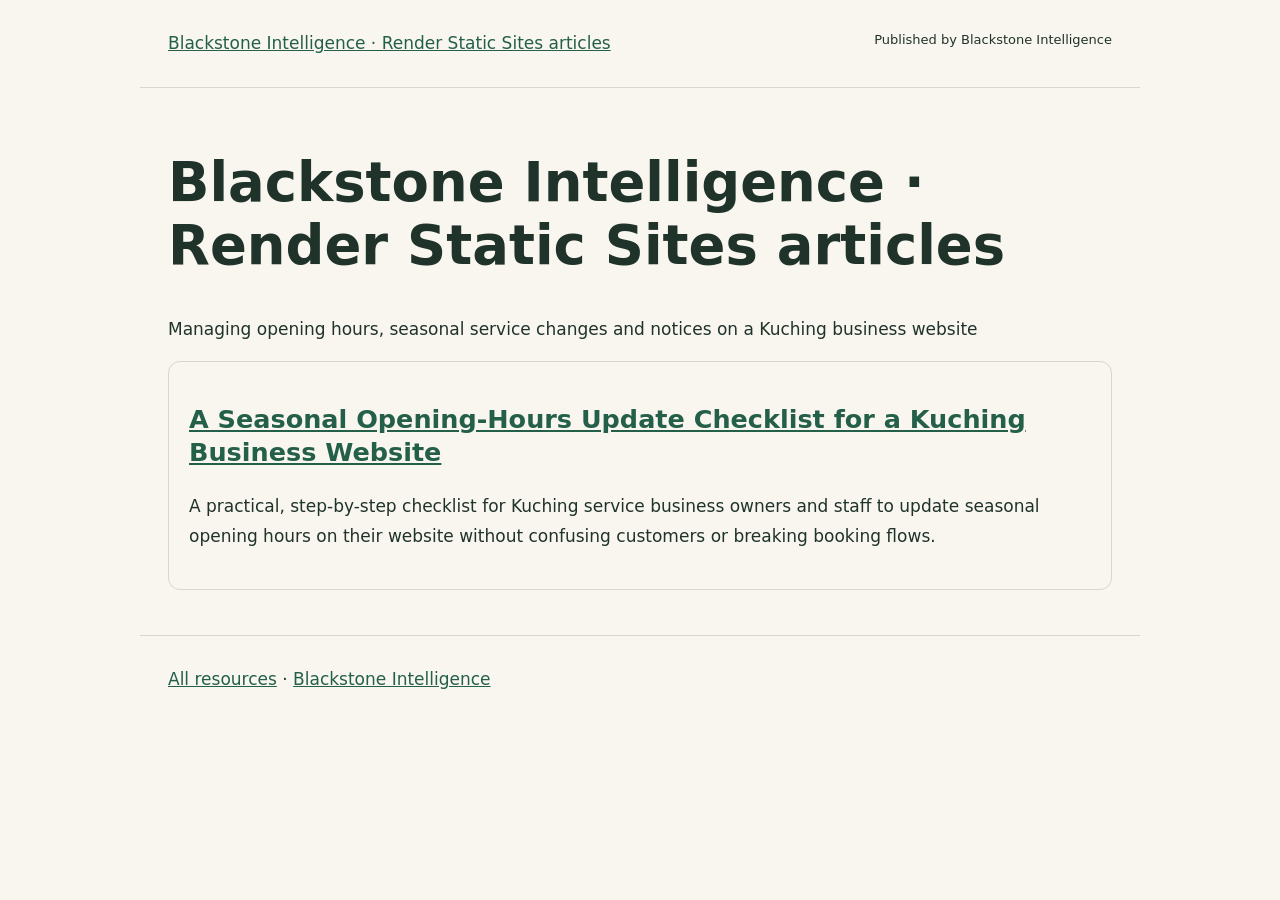
==== public/guides/kuching-hours/index.html @ 429a4eac "Publish a Kuching seasonal website hours checklist" ====
<!doctype html><html lang="en"><head><meta charset="utf-8"><meta name="viewport" content="width=device-width,initial-scale=1"><title>Blackstone Intelligence · Render Static Sites articles</title><meta name="description" content="Managing opening hours, seasonal service changes and notices on a Kuching business website — resources from Blackstone Intelligence."><link rel="canonical" href="https://blackstone-digital-project-notes.onrender.com/guides/kuching-hours/index.html"><link rel="stylesheet" href="site.css"></head><body><header><a href="index.html">Blackstone Intelligence · Render Static Sites articles</a><small>Published by Blackstone Intelligence</small></header><main><h1>Blackstone Intelligence · Render Static Sites articles</h1><p>Managing opening hours, seasonal service changes and notices on a Kuching business website</p><ul class="cards"><li><h2><a href="a-seasonal-opening-hours-update-checklist-for-a-kuching-business-website.html">A Seasonal Opening-Hours Update Checklist for a Kuching Business Website</a></h2><p>A practical, step-by-step checklist for Kuching service business owners and staff to update seasonal opening hours on their website without confusing customers or breaking booking flows.</p></li></ul></main><footer><a href="index.html">All resources</a> · <a href="https://www.blackstoneintelligence.com.my/web-design-kuching">Blackstone Intelligence</a></footer></body></html>
---- public/guides/kuching-hours/site.css ----
*{box-sizing:border-box}body{margin:0;background:#f8f6ef;color:#20332b;font:17px/1.8 system-ui}header,main,footer{max-width:1000px;margin:auto;padding:28px}header{border-bottom:1px solid #d4d8cd;display:flex;gap:20px;justify-content:space-between}h1{font-size:clamp(2rem,5vw,3.4rem);line-height:1.15}h2{line-height:1.3}a{color:#245f49;overflow-wrap:anywhere}p{white-space:pre-line}ul{padding-left:22px}li{padding:8px 0}footer{border-top:1px solid #d4d8cd}small{font-size:13px}.cards{display:grid;grid-template-columns:repeat(auto-fit,minmax(240px,1fr));gap:20px;list-style:none;padding:0}.cards li{border:1px solid #d4d8cd;border-radius:12px;padding:20px}section{margin:30px 0}
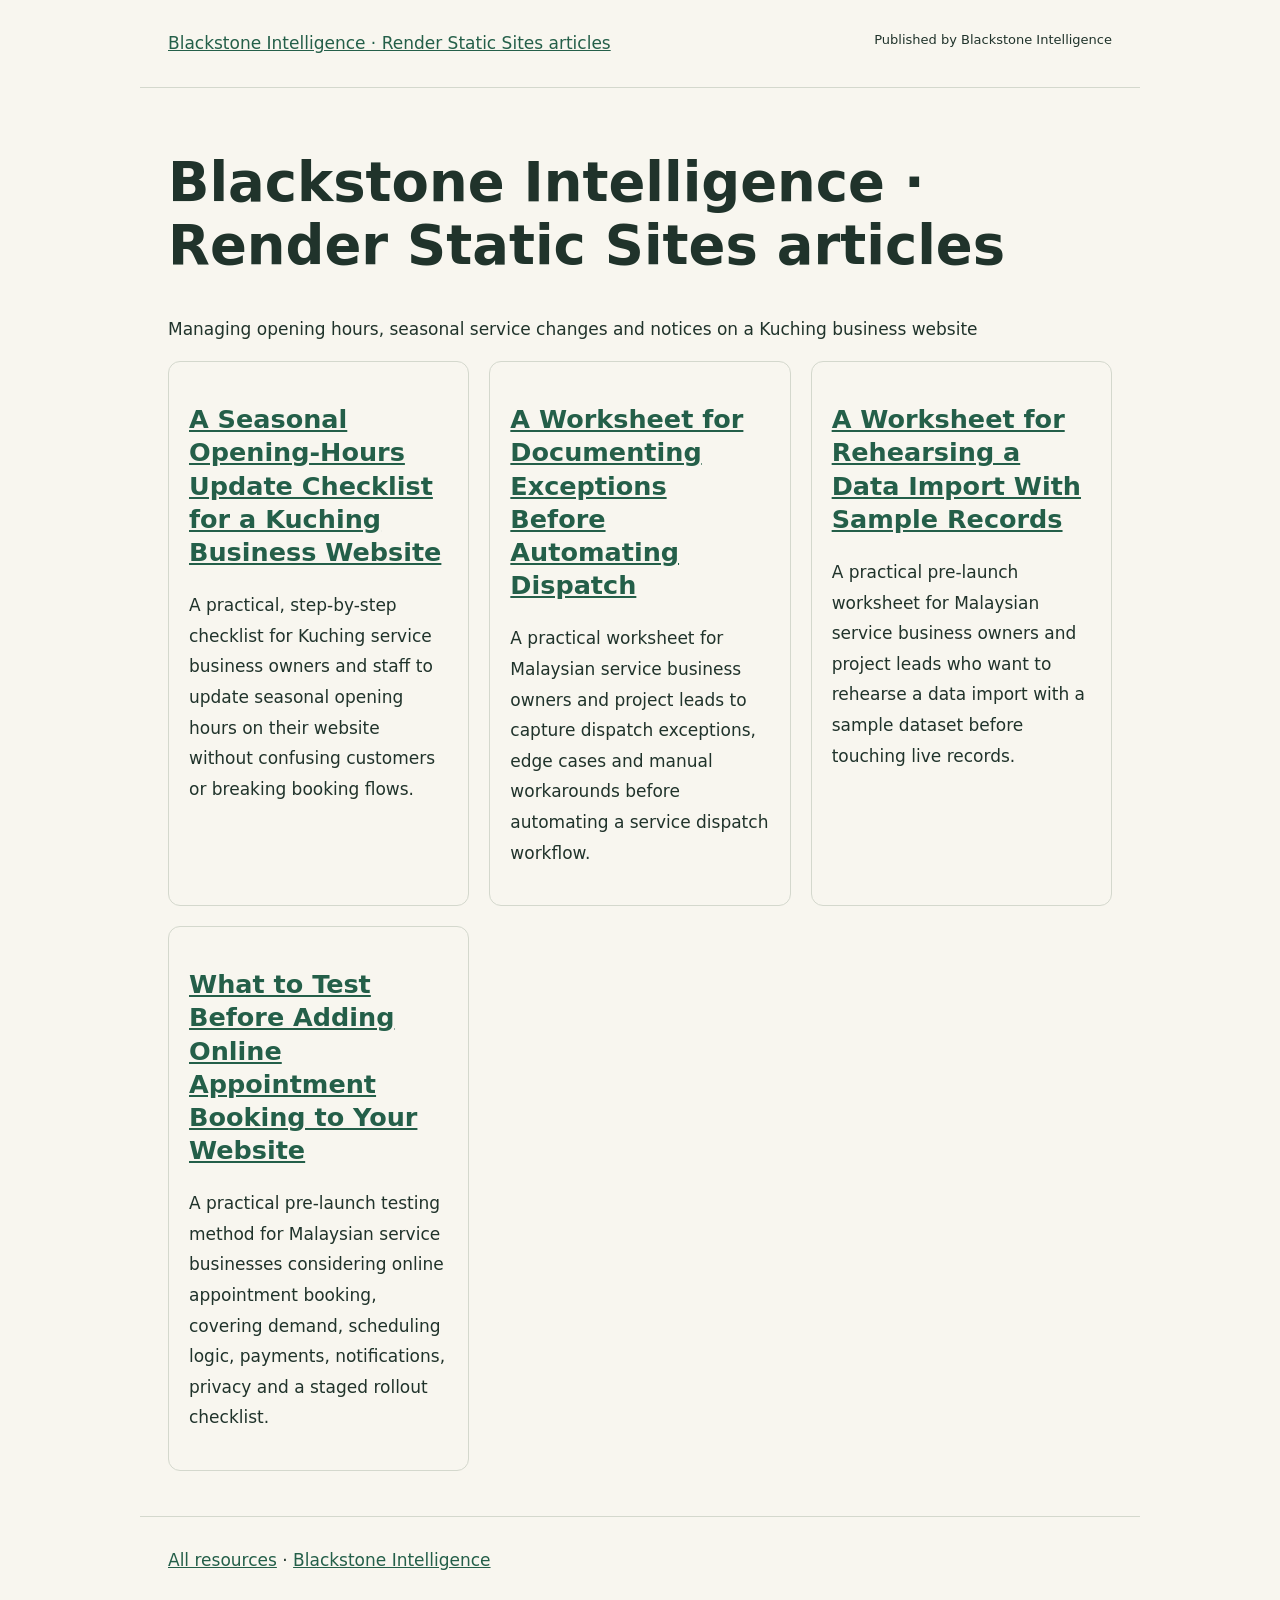
==== commit 6356906e: "Add three Blackstone service operations guides" ====
--- a/public/guides/kuching-hours/index.html
+++ b/public/guides/kuching-hours/index.html
@@ -1 +1 @@
-<!doctype html><html lang="en"><head><meta charset="utf-8"><meta name="viewport" content="width=device-width,initial-scale=1"><title>Blackstone Intelligence · Render Static Sites articles</title><meta name="description" content="Managing opening hours, seasonal service changes and notices on a Kuching business website — resources from Blackstone Intelligence."><link rel="canonical" href="https://blackstone-digital-project-notes.onrender.com/guides/kuching-hours/index.html"><link rel="stylesheet" href="site.css"></head><body><header><a href="index.html">Blackstone Intelligence · Render Static Sites articles</a><small>Published by Blackstone Intelligence</small></header><main><h1>Blackstone Intelligence · Render Static Sites articles</h1><p>Managing opening hours, seasonal service changes and notices on a Kuching business website</p><ul class="cards"><li><h2><a href="a-seasonal-opening-hours-update-checklist-for-a-kuching-business-website.html">A Seasonal Opening-Hours Update Checklist for a Kuching Business Website</a></h2><p>A practical, step-by-step checklist for Kuching service business owners and staff to update seasonal opening hours on their website without confusing customers or breaking booking flows.</p></li></ul></main><footer><a href="index.html">All resources</a> · <a href="https://www.blackstoneintelligence.com.my/web-design-kuching">Blackstone Intelligence</a></footer></body></html>+<!doctype html><html lang="en"><head><meta charset="utf-8"><meta name="viewport" content="width=device-width,initial-scale=1"><title>Blackstone Intelligence · Render Static Sites articles</title><meta name="description" content="Managing opening hours, seasonal service changes and notices on a Kuching business website — resources from Blackstone Intelligence."><link rel="canonical" href="https://blackstone-digital-project-notes.onrender.com/guides/kuching-hours/index.html"><link rel="stylesheet" href="site.css"></head><body><header><a href="index.html">Blackstone Intelligence · Render Static Sites articles</a><small>Published by Blackstone Intelligence</small></header><main><h1>Blackstone Intelligence · Render Static Sites articles</h1><p>Managing opening hours, seasonal service changes and notices on a Kuching business website</p><ul class="cards"><li><h2><a href="a-seasonal-opening-hours-update-checklist-for-a-kuching-business-website.html">A Seasonal Opening-Hours Update Checklist for a Kuching Business Website</a></h2><p>A practical, step-by-step checklist for Kuching service business owners and staff to update seasonal opening hours on their website without confusing customers or breaking booking flows.</p></li><li><h2><a href="documenting-exceptions-before-automating-a-service-dispatch-workflow.html">A Worksheet for Documenting Exceptions Before Automating Dispatch</a></h2><p>A practical worksheet for Malaysian service business owners and project leads to capture dispatch exceptions, edge cases and manual workarounds before automating a service dispatch workflow.</p></li><li><h2><a href="how-to-rehearse-a-data-import-with-a-sample-business-dataset.html">A Worksheet for Rehearsing a Data Import With Sample Records</a></h2><p>A practical pre-launch worksheet for Malaysian service business owners and project leads who want to rehearse a data import with a sample dataset before touching live records.</p></li><li><h2><a href="what-a-business-should-test-before-adding-online-appointment-booking-to-its.html">What to Test Before Adding Online Appointment Booking to Your Website</a></h2><p>A practical pre-launch testing method for Malaysian service businesses considering online appointment booking, covering demand, scheduling logic, payments, notifications, privacy and a staged rollout checklist.</p></li></ul></main><footer><a href="index.html">All resources</a> · <a href="https://www.blackstoneintelligence.com.my/web-design-kuching">Blackstone Intelligence</a></footer></body></html>
